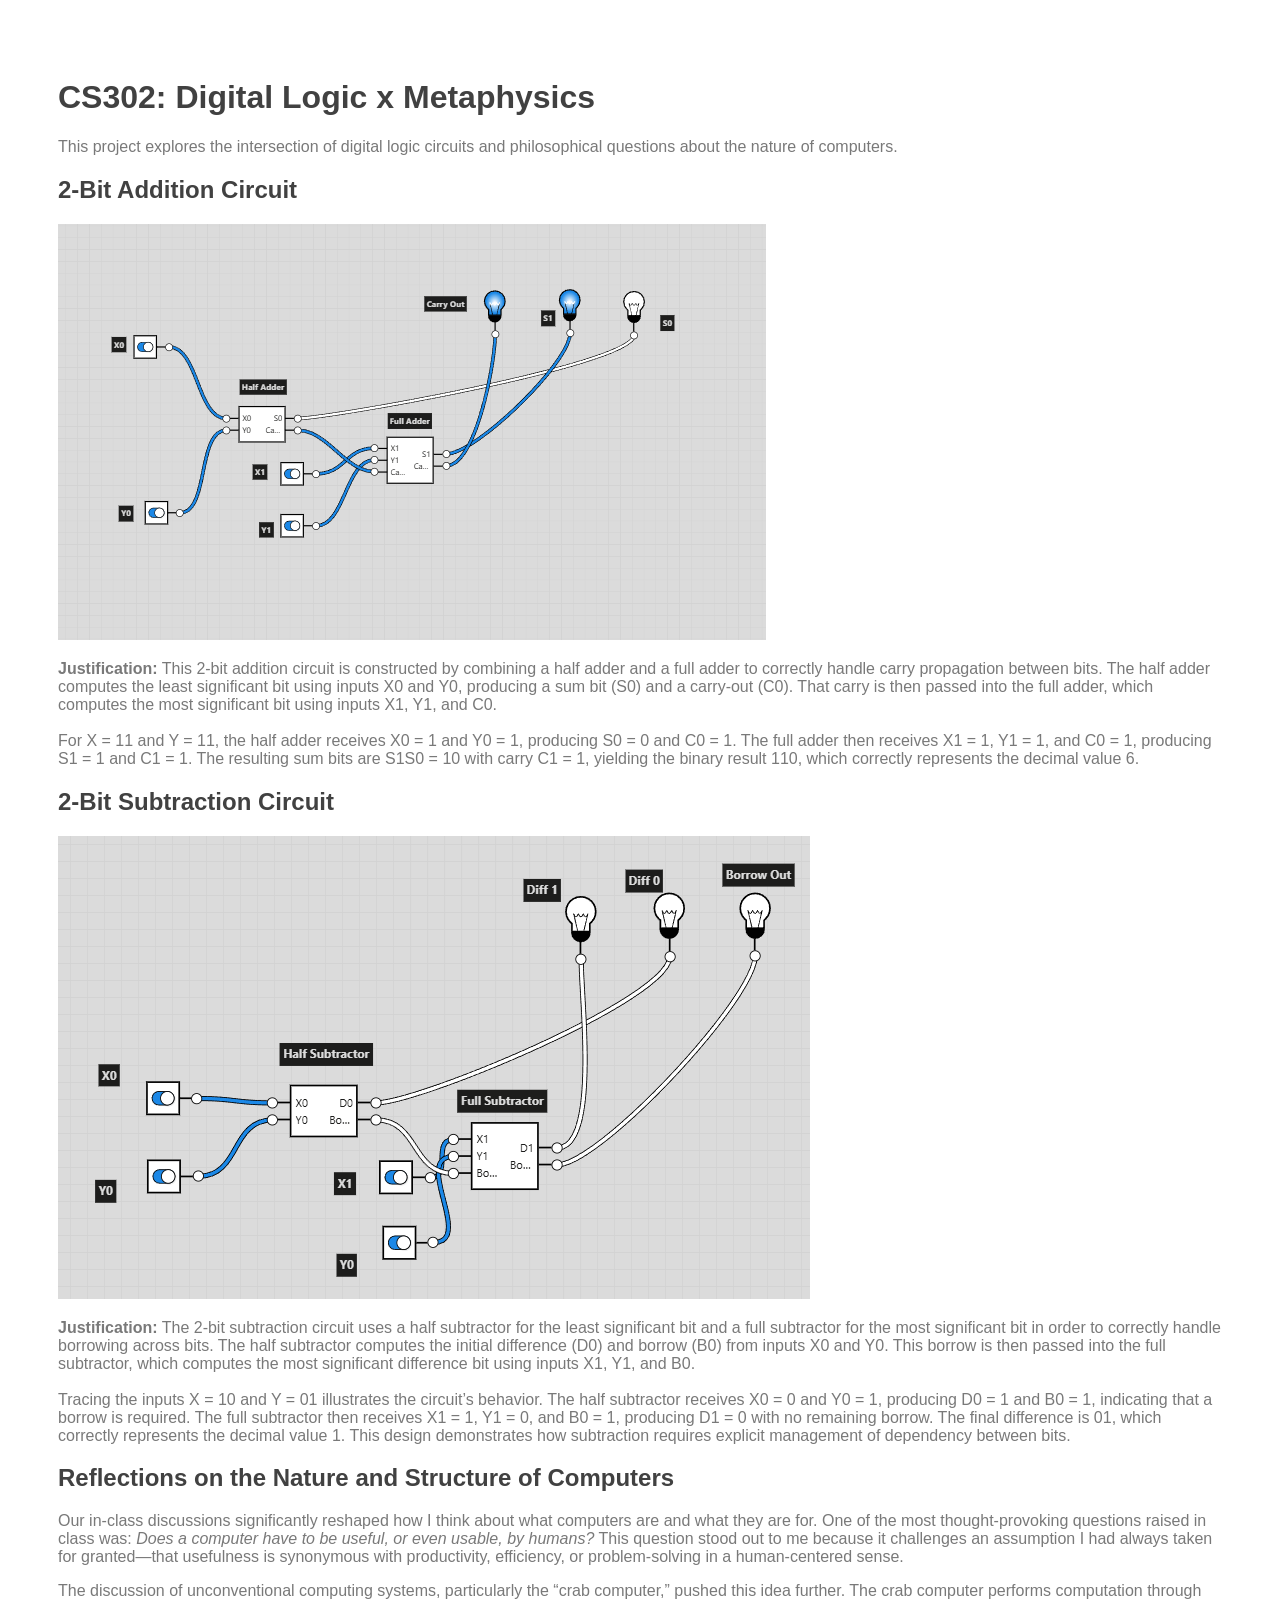
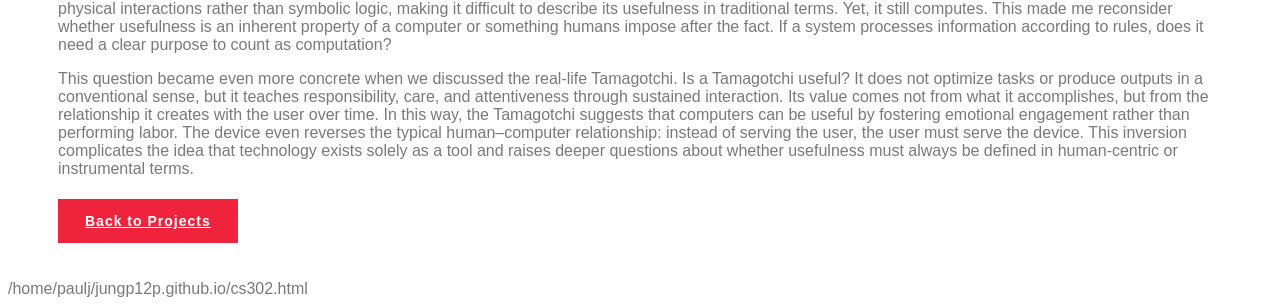
==== cs302.html @ 6cc3accb "projects page nav bar" ====
<!DOCTYPE html>
<html lang="en">
<head>
    <meta charset="UTF-8">
    <title>CS302: Digital Logic x Metaphysics | Paul Jung</title>
    <link rel="stylesheet" href="css/style.css">
</head>
<body>

    <div class="container" style="padding: 50px;">
        <h1>CS302: Digital Logic x Metaphysics</h1>
        <p>This project explores the intersection of digital logic circuits and philosophical questions about the nature of computers.</p>

        <h2>2-Bit Addition Circuit</h2>

        <img src="img/digilogic/2bit-calc.png"
            alt="Block diagram of a 2-bit binary addition circuit composed of a half adder for the least significant bit and a full adder for the most significant bit, illustrating carry propagation."
            style="max-width: 100%; height: auto;">

        <p><strong>Justification:</strong>
            This 2-bit addition circuit is constructed by combining a half adder and a full adder to correctly handle carry propagation 
            between bits. The half adder computes the least significant bit using inputs X0 and Y0, producing a sum bit (S0) and a 
            carry-out (C0). That carry is then passed into the full adder, which computes the most significant bit using inputs X1, Y1, 
            and C0.
            <br><br>
            For X = 11 and Y = 11, the half adder receives X0 = 1 and Y0 = 1, producing S0 = 0 and C0 = 1. The full adder then receives 
            X1 = 1, Y1 = 1, and C0 = 1, producing S1 = 1 and C1 = 1. The resulting sum bits are S1S0 = 10 with carry C1 = 1, yielding 
            the binary result 110, which correctly represents the decimal value 6.
        </p>



        <h2>2-Bit Subtraction Circuit</h2>

        <img src="img/digilogic/2bit-sub.png" alt="Block diagram of a 2-bit subtraction circuit utilizing half subtractor 
        and full subtractor components connected to perform binary subtraction of two 2-bit numbers" style="max-width: 100%; height: auto;">
       <p><strong>Justification:</strong>
            The 2-bit subtraction circuit uses a half subtractor for the least significant bit and a full subtractor for the most 
            significant bit in order to correctly handle borrowing across bits. The half subtractor computes the initial difference (D0) 
            and borrow (B0) from inputs X0 and Y0. This borrow is then passed into the full subtractor, 
            which computes the most significant difference bit using inputs X1, Y1, and B0.
            <br><br>
            Tracing the inputs X = 10 and Y = 01 illustrates the circuit’s behavior. The half subtractor receives X0 = 0 and Y0 = 1, 
            producing D0 = 1 and B0 = 1, indicating that a borrow is required. The full subtractor then receives 
            X1 = 1, Y1 = 0, and B0 = 1, producing D1 = 0 with no remaining borrow. The final difference is 01, 
            which correctly represents the decimal value 1. This design demonstrates how subtraction requires explicit 
            management of dependency between bits.
        </p>



        <h2>Reflections on the Nature and Structure of Computers</h2>

        <p>
            Our in-class discussions significantly reshaped how I think about what computers are and what they are for. 
            One of the most thought-provoking questions raised in class was: <em>Does a computer have to be useful, or even usable, 
                by humans?</em> This question stood out to me because it challenges an assumption I had always taken for granted—that 
                usefulness is synonymous with productivity, efficiency, or problem-solving in a human-centered sense.
        </p>

        <p>
            The discussion of unconventional computing systems, particularly the “crab computer,” pushed this idea further. 
            The crab computer performs computation through physical interactions rather than symbolic logic, 
            making it difficult to describe its usefulness in traditional terms. Yet, it still computes. 
            This made me reconsider whether usefulness is an inherent property of a computer or something humans impose after the fact. 
            If a system processes information according to rules, does it need a clear purpose to count as computation?
        </p>

        <p>
            This question became even more concrete when we discussed the real-life Tamagotchi. 
            Is a Tamagotchi useful? It does not optimize tasks or produce outputs in a conventional sense, 
            but it teaches responsibility, care, and attentiveness through sustained interaction. 
            Its value comes not from what it accomplishes, but from the relationship it creates with the user over time. 
            In this way, the Tamagotchi suggests that computers can be useful by fostering emotional engagement rather than 
            performing labor. The device even reverses the typical human–computer relationship: instead of serving the user, 
            the user must serve the device. This inversion complicates the idea that technology exists solely as a tool and 
            raises deeper questions about whether usefulness must always be defined in human-centric or instrumental terms.
        </p>


        <br>
        <a href="projects.html" class="btn">Back to Projects</a>
    </div>

</body>
</html></content>
<parameter name="filePath">/home/paulj/jungp12p.github.io/cs302.html
---- css/style.css ----
/*******************************/
/********* General CSS *********/
/*******************************/
body {
    color: #797979;
    background: #ffffff;
    font-family: 'Montserrat', sans-serif;
}

h1,
h2, 
h3, 
h4,
h5, 
h6 {
    color: #414141;
}

a {
    color: #313131;
    transition: .3s;
}

a:hover,
a:active,
a:focus {
    color: #EF233C;
    outline: none;
    text-decoration: none;
}

.btn:focus,
.form-control:focus {
    box-shadow: none;
}

.container-fluid {
    max-width: 1366px;
}

.btn {
    padding: 12px 25px;
    font-size: 14px;
    font-weight: 600;
    letter-spacing: 1px;
    color: #ffffff;
    background: #EF233C;
    border: 2px solid transparent;
    border-radius: 0;
    box-shadow: inset 0 0 0 50px #EF233C;
    transition: ease-out 0.3s;
    -webkit-transition: ease-out 0.3s;
    -moz-transition: ease-out 0.3s;
}

.btn:hover {
    color: #EF233C;
    background: transparent;
    box-shadow: inset 0 0 0 0 #EF233C;
    border-color: #EF233C;
}

#loader {
    position: fixed;
    top: 0;
    right: 0;
    bottom: 0;
    left: 0;
    display: flex;
    align-items: center;
    justify-content: center;
    background: #ffffff;
    opacity: 0;
    visibility: hidden;
    -webkit-transition: opacity .3s ease-out, visibility 0s linear .3s;
    -o-transition: opacity .3s ease-out, visibility 0s linear .3s;
    transition: opacity .3s ease-out, visibility 0s linear .3s;
    z-index: 999;
}

#loader.show {
    -webkit-transition: opacity .6s ease-out, visibility 0s linear 0s;
    -o-transition: opacity .6s ease-out, visibility 0s linear 0s;
    transition: opacity .6s ease-out, visibility 0s linear 0s;
    visibility: visible;
    opacity: 1;
}

#loader .loader {
    position: relative;
    width: 45px;
    height: 45px;
    border: 5px solid #dddddd;
    border-top: 5px solid #EF233C;
    border-radius: 50%;
    -webkit-animation: spin 2s linear infinite;
    animation: spin 2s linear infinite;
}

@-webkit-keyframes spin {
    0% { -webkit-transform: rotate(0deg); }
    100% { -webkit-transform: rotate(360deg); }
}

@keyframes spin {
    0% { transform: rotate(0deg); }
    100% { transform: rotate(360deg); }
}

.back-to-top {
    position: fixed;
    display: none;
    width: 44px;
    height: 44px;
    padding: 8px 0;
    text-align: center;
    line-height: 1;
    font-size: 22px;
    right: 15px;
    bottom: 15px;
    z-index: 9;
}

.back-to-top i {
    color: #ffffff;
}

.back-to-top:hover i {
    color: #414141;
}


/**********************************/
/*********** Nav Bar CSS **********/
/**********************************/
.navbar {
    position: relative;
    transition: .5s;
    z-index: 999;
}

.navbar.nav-sticky {
    position: fixed;
    top: 0;
    width: 100%;
    box-shadow: 0 2px 5px rgba(0, 0, 0, .3);
}

.navbar .navbar-brand {
    margin: 0;
    font-size: 45px;
    line-height: 0px;
    font-weight: 700;
    letter-spacing: 2px;
    transition: .5s;
    
}

.navbar .navbar-brand img {
    max-width: 100%;
    max-height: 40px;
}

.navbar .dropdown-menu {
    margin-top: 0;
    border: 0;
    border-radius: 0;
    background: #f8f9fa;
}

@media (min-width: 992px) {
    .navbar {
        position: absolute;
        width: 100%;
        padding: 30px 60px;
        background: transparent !important;
        border-bottom: 1px dashed rgba(256, 256, 256, .2);
        z-index: 9;
    }
    
    .navbar.nav-sticky {
        padding: 10px 60px;
        background: #ffffff !important;
    }
    
    .navbar .navbar-brand {
        color: #ffffff;
    }
    
    .navbar.nav-sticky .navbar-brand {
        color: #EF233C;
    }

    .navbar-light .navbar-nav .nav-link,
    .navbar-light .navbar-nav .nav-link:focus {
        padding: 10px 10px 8px 10px;
        color: #ffffff;
        font-size: 15px;
        font-weight: 500;
    }
    
    .navbar-light.nav-sticky .navbar-nav .nav-link,
    .navbar-light.nav-sticky .navbar-nav .nav-link:focus {
        color: #414141;
    }

    .navbar-light .navbar-nav .nav-link:hover,
    .navbar-light .navbar-nav .nav-link.active {
        color: #111111;
    }
    
    .navbar-light.nav-sticky .navbar-nav .nav-link:hover,
    .navbar-light.nav-sticky .navbar-nav .nav-link.active {
        color: #EF233C;
    }
}

@media (max-width: 991.98px) {   
    .navbar {
        padding: 15px;
        background: #ffffff !important;
    }
    
    .navbar .navbar-brand {
        color: #EF233C;
    }
    
    .navbar .navbar-nav {
        margin-top: 15px;
    }
    
    .navbar a.nav-link {
        padding: 5px;
    }
    
    .navbar .dropdown-menu {
        box-shadow: none;
    }
}


/*******************************/
/********** Hero CSS ***********/
/*******************************/
.hero {
    position: relative;
    width: 100%;
    margin-bottom: 45px;
    padding: 120px 0 0 0;
    overflow: hidden;
    background: linear-gradient(rgba(239, 35, 60, .95), rgba(239, 35, 60, .95)), url(../img/hero-bg.jpg);
    background-position: center;
    background-repeat: no-repeat;
    background-size: cover;
}

.hero .container-fluid {
    padding: 0;
}

.hero .hero-image {
    position: relative;
    text-align: right;
    padding-right: 75px;
}

.hero .hero-image img {
    max-width: 80%;
    max-height: 80%;
}

.hero .hero-content {
    position: relative;
    padding-left: 75px;
    display: flex;
    align-items: flex-start;
    justify-content: center;
    flex-direction: column;
}

.hero .hero-text p {
    color: #ffffff;
    font-size: 25px;
    font-weight: 600;
    margin-bottom: 15px;
}

.hero .hero-text h1 {
    color: #ffffff;
    font-size: 60px;
    font-weight: 700;
    letter-spacing: 3px;
    margin-bottom: 15px;
}

.hero .hero-text h2 {
    display: inline-block;
    margin: 0;
    height: 35px;
    color: #ffffff;
    font-size: 35px;
    font-weight: 600;
}

.hero .hero-text .typed-text {
    display: none;
}

.hero .hero-text .typed-cursor {
    font-size: 35px;
    font-weight: 300;
    color: #ffffff;
}

.hero .hero-btn .btn {
    margin-top: 35px;
    color: #EF233C;
    background: #ffffff;
    box-shadow: inset 0 0 0 50px #ffffff;
}

.hero .hero-btn .btn:hover {
    color: #ffffff;
    background: transparent;
    box-shadow: inset 0 0 0 0 #ffffff;
    border-color: #ffffff;
}

.hero .hero-btn .btn:first-child {
    margin-right: 10px;
}

@media (max-width: 991.98px) {
    .hero {
        padding-top: 60px;
    }
    
    .hero .hero-content {
        padding: 0 15px;
    }
    
    .hero .hero-text p {
        font-size: 20px;
    }
    
    .hero .hero-text h1 {
        font-size: 45px;
    }
    
    .hero .hero-text h2 {
        font-size: 25px;
        height: 25px;
    }
    
    .hero .hero-btn .btn {
        padding: 12px 30px;
        letter-spacing: 1px;
    }
}

@media (max-width: 767.98px) {
    .hero {
        padding-top: 60px;
        padding-bottom: 60px;
    }
    
    .hero,
    .hero .hero-text,
    .hero .hero-btn {
        width: 100%;
        text-align: center;
    }
    
    .hero .hero-text p {
        font-size: 18px;
    }
    
    .hero .hero-text h1 {
        font-size: 35px;
    }
    
    .hero .hero-text h2 {
        font-size: 22px;
        height: 22px;
    }
    
    .hero .hero-btn .btn {
        padding: 10px 15px;
        letter-spacing: 1px;
    }
}

@media (max-width: 575.98px) {
    .hero .hero-text p {
        font-size: 16px;
    }
    
    .hero .hero-text h1 {
        font-size: 30px;
    }
    
    .hero .hero-text h2 {
        font-size: 18px;
        height: 18px;
    }
    
    .hero .hero-btn .btn {
        padding: 8px 10px;
        letter-spacing: 0;
    }
}


/*******************************/
/******* Section Header ********/
/*******************************/
.section-header {
    position: relative;
    margin-bottom: 45px;
}

.section-header p {
    display: inline-block;
    margin: 0 30px;
    margin-bottom: 10px;
    padding-left: 15px;
    position: relative;
    font-size: 16px;
    font-weight: 600;
    letter-spacing: 1px;
    text-transform: uppercase;
    background: #ffffff;
}

.section-header p::before {
    position: absolute;
    content: "";
    height: 3px;
    top: 11px;
    right: 0;
    left: -30px;
    background: #EF233C;
    z-index: -1;
}

.section-header p::after {
    position: absolute;
    content: "";
    width: 3px;
    height: 3px;
    top: 11px;
    left: 3px;
    background: #EF233C;
    z-index: 1;
}

.section-header h2 {
    margin: 0;
    position: relative;
    font-size: 45px;
    font-weight: 700;
}

@media (max-width: 767.98px) {
    .section-header h2 {
        font-size: 30px;
    }
}


/*******************************/
/********** About CSS **********/
/*******************************/
.about {
    position: relative;
    width: 100%;
    margin: -45px 0 45px 0;
}

.about .col-lg-6 {
    padding: 0;
}

.about .section-header {
    margin-bottom: 30px;
}

.about .about-img {
    position: relative;
    height: 100%;
}

.about .about-img img {
    position: relative;
    width: 100%;
    height: 100%;
    object-fit: cover;
}

.about .about-content {
    padding: 0 60px;
}

.about .about-text p {
    font-size: 16px;
}

.about .skills {
    margin-bottom: 30px;
}

.about .skill-name {
    margin-top: 15px;
}

.about .skill-name p {
    display: inline-block;
    margin-bottom: 5px;
    font-size: 16px;
    font-weight: 400;
}

.about .skill-name p:last-child {
    float: right;
}

.about .progress {
    height: 10px;
    border-radius: 10px;
    background: #dddddd;
}

.about .progress .progress-bar {
    width: 0px;
    background: #EF233C;
    border-radius: 10px;
    transition: 2s;
}

.about .about-text a.btn {
    margin-top: 15px;
}

@media (max-width: 991.98px) {
    .about .about-content {
        padding: 45px 15px 0 15px;
    }
}


/*******************************/
/******* Experience CSS ********/
/*******************************/
.experience {
    position: relative;
    padding: 45px 0 15px 0;
}

.experience .timeline {
    position: relative;
    width: 100%;
}

.experience .timeline::after {
    content: '';
    position: absolute;
    width: 2px;
    background: #EF233C;
    top: 0;
    bottom: 0;
    left: 50%;
    margin-left: -1px;
}

.experience .timeline .timeline-item {
    position: relative;
    background: inherit;
    width: 50%;
    margin-bottom: 30px;
}

.experience .timeline .timeline-item.left {
    left: 0;
    padding-right: 30px;
}

.experience .timeline .timeline-item.right {
    left: 50%;
    padding-left: 30px;
}

.experience .timeline .timeline-item::after {
    content: '';
    position: absolute;
    width: 16px;
    height: 16px;
    top: 48px;
    right: -8px;
    background: #ffffff;
    border: 2px solid #EF233C;
    border-radius: 16px;
    z-index: 1;
}

.experience .timeline .timeline-item.right::after {
    left: -8px;
}

.experience .timeline .timeline-item::before {
  content: '';
  position: absolute;
  width: 0;
  height: 0;
  top: 46px;
  right: 11px;
  z-index: 1;
  border: 10px solid;
  border-color: transparent transparent transparent #dddddd;
}

.experience .timeline .timeline-item.right::before {
  left: 11px;
  border-color: transparent #dddddd transparent transparent;
}

.experience .timeline .timeline-date {
    position: absolute;
    width: 100%;
    top: 44px;
    font-size: 16px;
    font-weight: 600;
    color: #EF233C;
    text-transform: uppercase;
    letter-spacing: 1px;
    z-index: 1;
}

.experience .timeline .timeline-item.left .timeline-date {
    text-align: left;
    left: calc(100% + 55px);
}

.experience .timeline .timeline-item.right .timeline-date {
    text-align: right;
    right: calc(100% + 55px);
}

.experience .timeline .timeline-text {
    padding: 30px;
    background: #ffffff;
    position: relative;
    border-right: 5px solid #dddddd;
    box-shadow: 0 0 60px rgba(0, 0, 0, .08);
}

.experience .timeline .timeline-item.right .timeline-text {
    border-right: none;
    border-left: 5px solid #dddddd;
}

.experience .timeline .timeline-text h2 {
    margin: 0 0 5px 0;
    font-size: 22px;
    font-weight: 600;
}

.experience .timeline .timeline-text h4 {
    margin: 0 0 10px 0;
    font-size: 16px;
    font-style: italic;
    font-weight: 400;
}

.experience .timeline .timeline-text p {
    margin: 0;
    font-size: 16px;
}

@media (max-width: 767.98px) {
    .experience .timeline::after {
        left: 8px;
    }

    .experience .timeline .timeline-item {
        width: 100%;
        padding-left: 38px;
    }
    
    .experience .timeline .timeline-item.left {
        padding-right: 0;
    }
    
    .experience .timeline .timeline-item.right {
        left: 0%;
        padding-left: 38px;
    }

    .experience .timeline .timeline-item.left::after, 
    .experience .timeline .timeline-item.right::after {
        left: 0;
    }
    
    .experience .timeline .timeline-item.left::before,
    .experience .timeline .timeline-item.right::before {
        left: 18px;
        border-color: transparent #dddddd transparent transparent;
    }
    
    .experience .timeline .timeline-item.left .timeline-date,
    .experience .timeline .timeline-item.right .timeline-date {
        position: relative;
        top: 0;
        right: auto;
        left: 0;
        text-align: left;
        margin-bottom: 10px;
    }
    
    .experience .timeline .timeline-item.left .timeline-text,
    .experience .timeline .timeline-item.right .timeline-text {
        border-right: none;
        border-left: 5px solid #dddddd;
    }
}


/*******************************/
/********* Service CSS *********/
/*******************************/
.service {
    position: relative;
    width: 100%;
    padding: 45px 0 15px 0;
}

.service .service-item {
    position: relative;
    margin-bottom: 30px;
    display: flex;
    align-items: center;
    box-shadow: inset 0 0 0 0 transparent;
    transition: ease-out 0.5s;
}

.service .service-item:hover {
    box-shadow: inset 800px 0 0 0 #EF233C;
}

.service .service-icon {
    position: relative;
    width: 150px;
    min-height: 150px;
    display: flex;
    align-items: center;
    justify-content: center;
    border: 1px solid #EF233C;
    background: #ffffff;
}

.service .service-icon i {
    position: relative;
    font-size: 60px;
    color: #EF233C;
    transition: .3s;
}

.service .service-item:hover i {
    font-size: 75px;
}

.service .service-text {
    position: relative;
    width: calc(100% - 120px);
    padding: 0 30px;
}

.service .service-text h3 {
    margin-bottom: 10px;
    font-size: 20px;
    font-weight: 600;
    transition: 1s;
}

.service .service-text p {
    margin: 0;
    font-size: 16px;
    transition: 1s;
}

.service .service-item:hover .service-text h3,
.service .service-item:hover .service-text p {
    color: #ffffff;
}

@media (max-width: 575.98px) {
    .service .service-text h3 {
        font-size: 16px;
        margin-bottom: 5px;
    }
    
    .service .service-text p {
        font-size: 14px;
    }
}


/*******************************/
/******** Portfolio CSS ********/
/*******************************/
.portfolio {
    position: relative;
    padding: 45px 0 15px 0;
}

.portfolio #portfolio-filter {
    padding: 0;
    margin: -15px 0 25px 0;
    list-style: none;
    font-size: 0;
    text-align: center;
}

.portfolio #portfolio-filter li {
    cursor: pointer;
    display: inline-block;
    margin: 5px;
    padding: 6px 12px;
    font-size: 14px;
    font-weight: 600;
    color: #ffffff;
    background: #EF233C;
    border: 2px solid transparent;
    border-radius: 0;
    box-shadow: inset 0 0 0 50px #EF233C;
    transition: ease-out 0.3s;
    -webkit-transition: ease-out 0.3s;
    -moz-transition: ease-out 0.3s;
}

.portfolio #portfolio-filter li:hover,
.portfolio #portfolio-filter li.filter-active {
    color: #EF233C;
    background: transparent;
    box-shadow: inset 0 0 0 0 #EF233C;
    border-color: #EF233C;
}

.portfolio .portfolio-item {
    position: relative;
}

.portfolio .portfolio-wrap {
    position: relative;
    width: 100%;
}

.portfolio .portfolio-img {
    position: relative;
    overflow: hidden;
}

.portfolio .portfolio-img img {
    position: relative;
    width: 100%; 
    height: 100%; 
    object-fit: cover;
    transform: scale(1.1);
    transition: .5s;
}

.portfolio .portfolio-item:hover img {
    margin-left: 15px;
}

.portfolio .portfolio-text {
    position: relative;
    height: 60px;
    width: calc(100% - 30px);
    margin: -30px 15px 30px 15px;
    display: flex;
    align-items: center;
    background: #ffffff;
    box-shadow: 0 0 15px rgba(0, 0, 0, .12);
}

.portfolio .portfolio-text h3 {
    width: calc(100% - 70px);
    font-size: 18px;
    font-weight: 600;
    margin: 0 0 0 15px;
    white-space: nowrap;
    overflow: hidden;
}

.portfolio .portfolio-text a.btn {
    width: 50px;
    height: 50px;
    padding: 0 0 2px 1px;
    display: flex;
    align-items: center;
    justify-content: center;
    font-size: 45px;
    font-weight: 100;
}

.portfolio .portfolio-item:hover a.btn {
    color: #EF233C;
    background: transparent;
    box-shadow: inset 0 0 0 0 #EF233C;
    border-color: #EF233C;
}

/*******************************/
/********* Contact CSS *********/
/*******************************/
.contact {
    position: relative;
    width: 100%;
    margin: 45px 0;
    background: #EF233C;
}

.contact .container-fluid {
    background: url(../img/contact.jpg) left center no-repeat;
    background-size: contain;
}

.contact .contact-form {
    position: relative;
    padding: 90px 0 90px 45px;
    background: #EF233C;
}

.contact .contact-form input {
    color: #ffffff;
    padding: 15px 0;
    background: none;
    border-radius: 0;
    border: none;
    border-bottom: 1px solid rgba(256, 256, 256, .5);
}

.contact .contact-form textarea {
    color: #ffffff;
    height: 90px;
    padding: 15px 0;
    background: none;
    border-radius: 0;
    border: none;
    border-bottom: 1px solid rgba(256, 256, 256, .5);
}

.contact .contact-form .form-control::placeholder {
    color: #ffffff;
    opacity: 1;
}

.contact .contact-form .form-control:-ms-input-placeholder,
.contact .contact-form .form-control::-ms-input-placeholder {
    color: #ffffff;
}

.contact .contact-form .btn {
    margin-top: 35px;
    color: #EF233C;
    background: #ffffff;
    box-shadow: inset 0 0 0 50px #ffffff;
}

.contact .contact-form .btn:hover {
    color: #ffffff;
    background: transparent;
    box-shadow: inset 0 0 0 0 #ffffff;
    border-color: #ffffff;
}

.contact .help-block ul {
    margin: 0;
    padding: 0;
    list-style-type: none;
    font-size: 14px;
    font-style: italic;
    color: #ffffff;
}

@media (max-width: 767.98px) {
    .contact .container-fluid {
        background: none;
    }
    
    .contact .contact-form {
        padding: 90px 0;
    }
}

/*******************************/
/********* Footer CSS **********/
/*******************************/
.footer {
    position: relative;
    margin-top: 45px;
    background: #EF233C;
}

.footer .container-fluid {
    padding: 60px 0 0 0;
}

.footer .footer-info {
    position: relative;
    width: 100%;
    text-align: center;
}

.footer .footer-info h2 {
    margin-bottom: 20px;
    font-size: 30px;
    font-weight: 700;
    color: #ffffff;
}

.footer .footer-info h3 {
    margin-bottom: 25px;
    font-size: 22px;
    font-weight: 600;
    color: #ffffff;
}

.footer .footer-menu {
    width: 100%;
    display: flex;
    justify-content: center;
}

.footer .footer-menu p {
    color: #ffffff;
    font-size: 22px;
    font-weight: 600;
    line-height: 20px;
    padding: 0 15px;
    border-right: 1px solid #ffffff;
}

.footer .footer-menu p:last-child {
    border: none;
}

.footer .footer-social {
    position: relative;
    margin-top: 15px;
}

.footer .footer-social a {
    display: inline-block;
}

.footer .footer-social a i {
    margin-right: 15px;
    font-size: 20px;
    color: #ffffff;
    transition: .3s;
}

.footer .footer-social a:last-child i {
    margin: 0;
}

.footer .footer-social a:hover i {
    color: #414141;
}

.footer .copyright {
    position: relative;
    text-align: center;
    margin-top: 30px;
    padding-top: 25px;
    padding-bottom: 25px;
}

.footer .copyright::before {
    position: absolute;
    content: "";
    width: 50%;
    height: 1px;
    top: 0;
    left: 25%;
    background: rgba(256, 256, 256, .2);
}

.footer .copyright p {
    margin: 0;
    color: #ffffff;
}

.footer .copyright .col-md-6:last-child p {
    text-align: right;
}

.footer .copyright p a {
    color: #ffffff;
    font-weight: 600;
}

.footer .copyright p a:hover {
    color: #414141;
}

@media (max-width: 575.98px) {
    .footer .footer-info h2 {
        margin-bottom: 20px;
        font-size: 20px;
        font-weight: 600;
    }

    .footer .footer-info h3 {
        margin-bottom: 20px;
        font-size: 16px;
    }

    .footer .footer-menu p {
        font-size: 16px;
        line-height: 16px;
        padding: 0 5px;
    }
}

.project-card {
    display: flex;
    gap: 40px;
    align-items: center;
    max-width: 900px;
    margin: 0 auto;
    padding: 30px;
    border-radius: 12px;
    background-color: #f9f9f9;
    box-shadow: 0 8px 20px rgba(0, 0, 0, 0.08);
    flex-wrap: wrap;
}

.project-image {
    width: 300px;
    max-width: 100%;
    border-radius: 10px;
}

.project-content {
    flex: 1;
}

.project-content h2 {
    margin-top: 0;
}

.project-content p {
    line-height: 1.6;
}
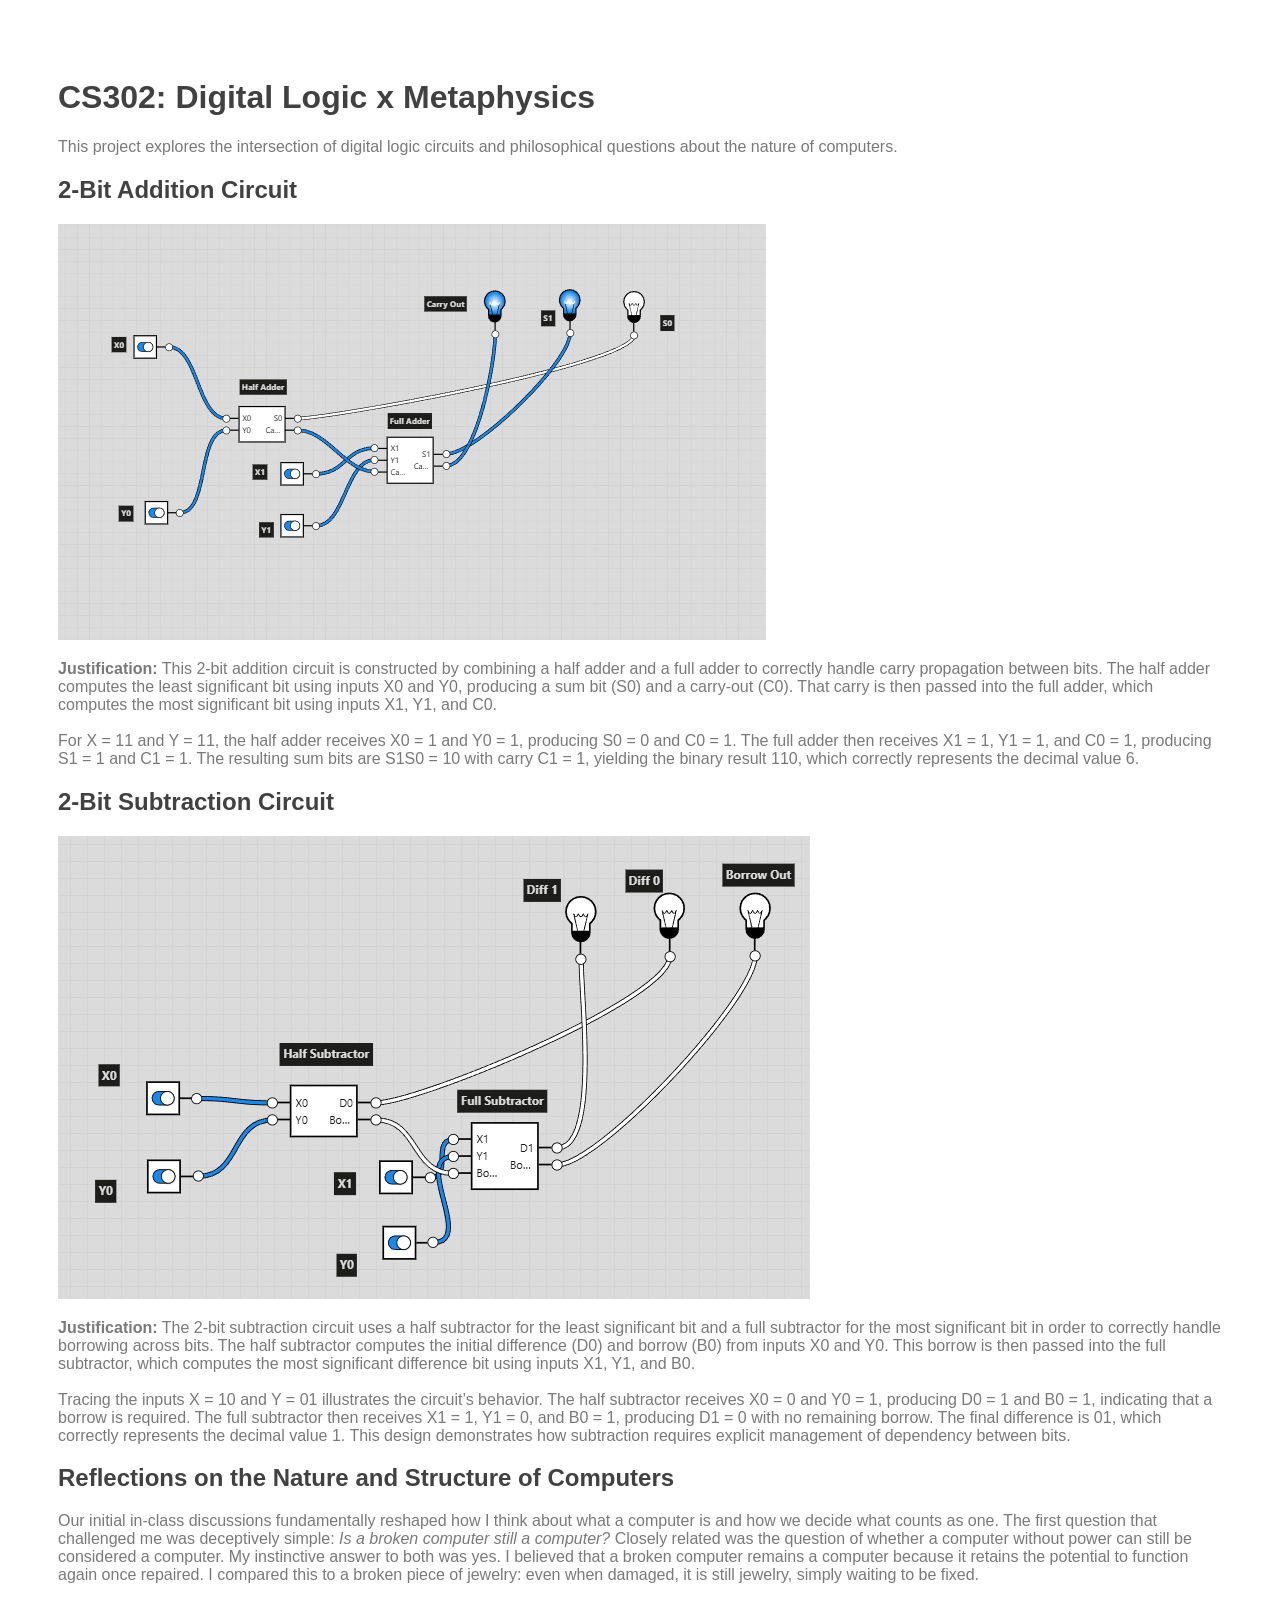
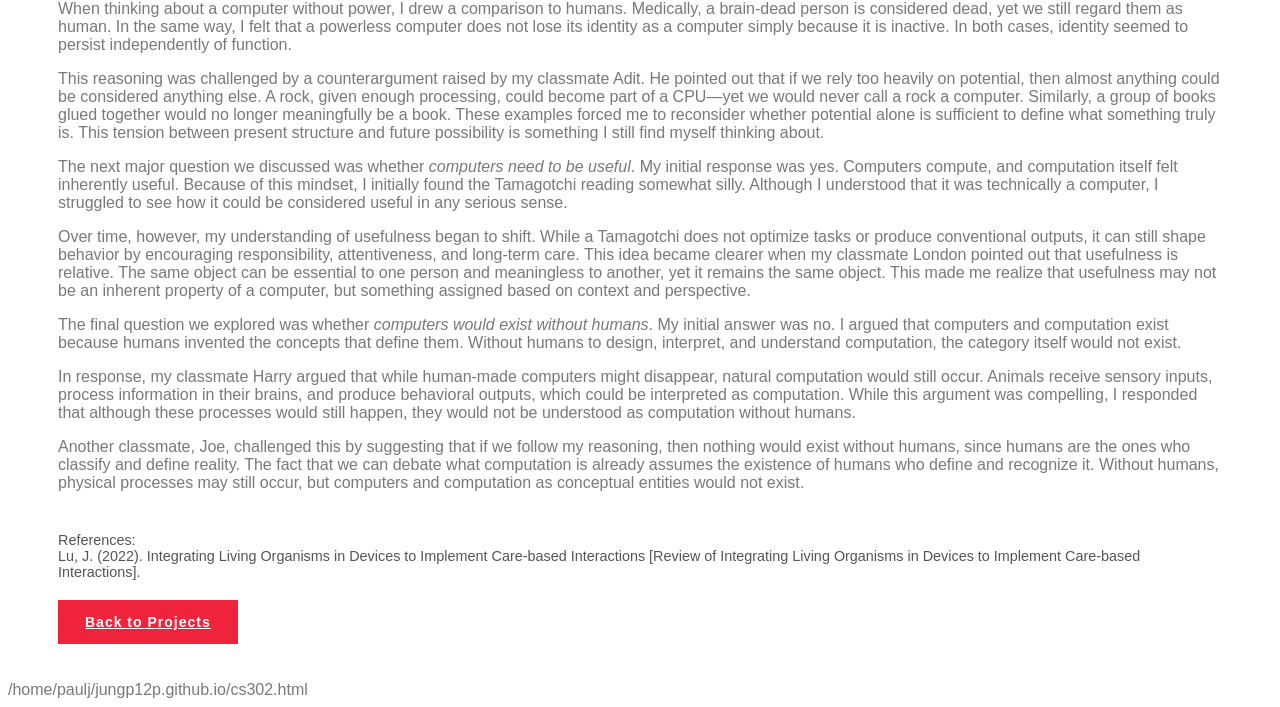
==== commit 79af95a1: "response for digital logic page" ====
--- a/cs302.html
+++ b/cs302.html
@@ -52,29 +52,60 @@
         <h2>Reflections on the Nature and Structure of Computers</h2>
 
         <p>
-            Our in-class discussions significantly reshaped how I think about what computers are and what they are for. 
-            One of the most thought-provoking questions raised in class was: <em>Does a computer have to be useful, or even usable, 
-                by humans?</em> This question stood out to me because it challenges an assumption I had always taken for granted—that 
-                usefulness is synonymous with productivity, efficiency, or problem-solving in a human-centered sense.
+            Our initial in-class discussions fundamentally reshaped how I think about what a computer is and how we decide what counts as one. 
+            The first question that challenged me was deceptively simple: <em>Is a broken computer still a computer?</em> Closely related was the question 
+            of whether a computer without power can still be considered a computer. My instinctive answer to both was yes. I believed that a broken computer 
+            remains a computer because it retains the potential to function again once repaired. I compared this to a broken piece of jewelry: even when damaged, 
+            it is still jewelry, simply waiting to be fixed.
         </p>
 
         <p>
-            The discussion of unconventional computing systems, particularly the “crab computer,” pushed this idea further. 
-            The crab computer performs computation through physical interactions rather than symbolic logic, 
-            making it difficult to describe its usefulness in traditional terms. Yet, it still computes. 
-            This made me reconsider whether usefulness is an inherent property of a computer or something humans impose after the fact. 
-            If a system processes information according to rules, does it need a clear purpose to count as computation?
+            When thinking about a computer without power, I drew a comparison to humans. Medically, a brain-dead person is considered dead, yet we still regard 
+            them as human. In the same way, I felt that a powerless computer does not lose its identity as a computer simply because it is inactive. In both cases, 
+            identity seemed to persist independently of function.
         </p>
 
         <p>
-            This question became even more concrete when we discussed the real-life Tamagotchi. 
-            Is a Tamagotchi useful? It does not optimize tasks or produce outputs in a conventional sense, 
-            but it teaches responsibility, care, and attentiveness through sustained interaction. 
-            Its value comes not from what it accomplishes, but from the relationship it creates with the user over time. 
-            In this way, the Tamagotchi suggests that computers can be useful by fostering emotional engagement rather than 
-            performing labor. The device even reverses the typical human–computer relationship: instead of serving the user, 
-            the user must serve the device. This inversion complicates the idea that technology exists solely as a tool and 
-            raises deeper questions about whether usefulness must always be defined in human-centric or instrumental terms.
+            This reasoning was challenged by a counterargument raised by my classmate Adit. He pointed out that if we rely too heavily on potential, then almost 
+            anything could be considered anything else. A rock, given enough processing, could become part of a CPU—yet we would never call a rock a computer. 
+            Similarly, a group of books glued together would no longer meaningfully be a book. These examples forced me to reconsider whether potential alone is 
+            sufficient to define what something truly is. This tension between present structure and future possibility is something I still find myself thinking about.
+        </p>
+
+        <p>
+            The next major question we discussed was whether <em>computers need to be useful</em>. My initial response was yes. Computers compute, 
+            and computation itself felt inherently useful. Because of this mindset, I initially found the Tamagotchi reading somewhat silly. Although I understood 
+            that it was technically a computer, I struggled to see how it could be considered useful in any serious sense.
+        </p>
+
+        <p>
+            Over time, however, my understanding of usefulness began to shift. While a Tamagotchi does not optimize tasks or produce conventional outputs, it can 
+            still shape behavior by encouraging responsibility, attentiveness, and long-term care. This idea became clearer when my classmate London pointed out 
+            that usefulness is relative. The same object can be essential to one person and meaningless to another, yet it remains the same object. This made me 
+            realize that usefulness may not be an inherent property of a computer, but something assigned based on context and perspective.
+        </p>
+
+        <p>
+            The final question we explored was whether <em>computers would exist without humans</em>. My initial answer was no. I argued that computers and 
+            computation exist because humans invented the concepts that define them. Without humans to design, interpret, and understand computation, the category 
+            itself would not exist.
+        </p>
+
+        <p>
+            In response, my classmate Harry argued that while human-made computers might disappear, natural computation would still occur. Animals receive sensory 
+            inputs, process information in their brains, and produce behavioral outputs, which could be interpreted as computation. While this argument was 
+            compelling, I responded that although these processes would still happen, they would not be understood as computation without humans.
+        </p>
+
+        <p>
+            Another classmate, Joe, challenged this by suggesting that if we follow my reasoning, then nothing would exist without humans, since humans are the 
+            ones who classify and define reality. The fact that we can debate what computation is already assumes the existence of humans who define and recognize it.
+            Without humans, physical processes may still occur, but computers and computation as conceptual entities would not exist.
+        </p>
+
+        <p style="font-size: 0.9em; color: #555; margin-top: 40px;">
+            References:<br>
+            Lu, J. (2022). Integrating Living Organisms in Devices to Implement Care-based Interactions [Review of Integrating Living Organisms in Devices to Implement Care-based Interactions].
         </p>
 
 
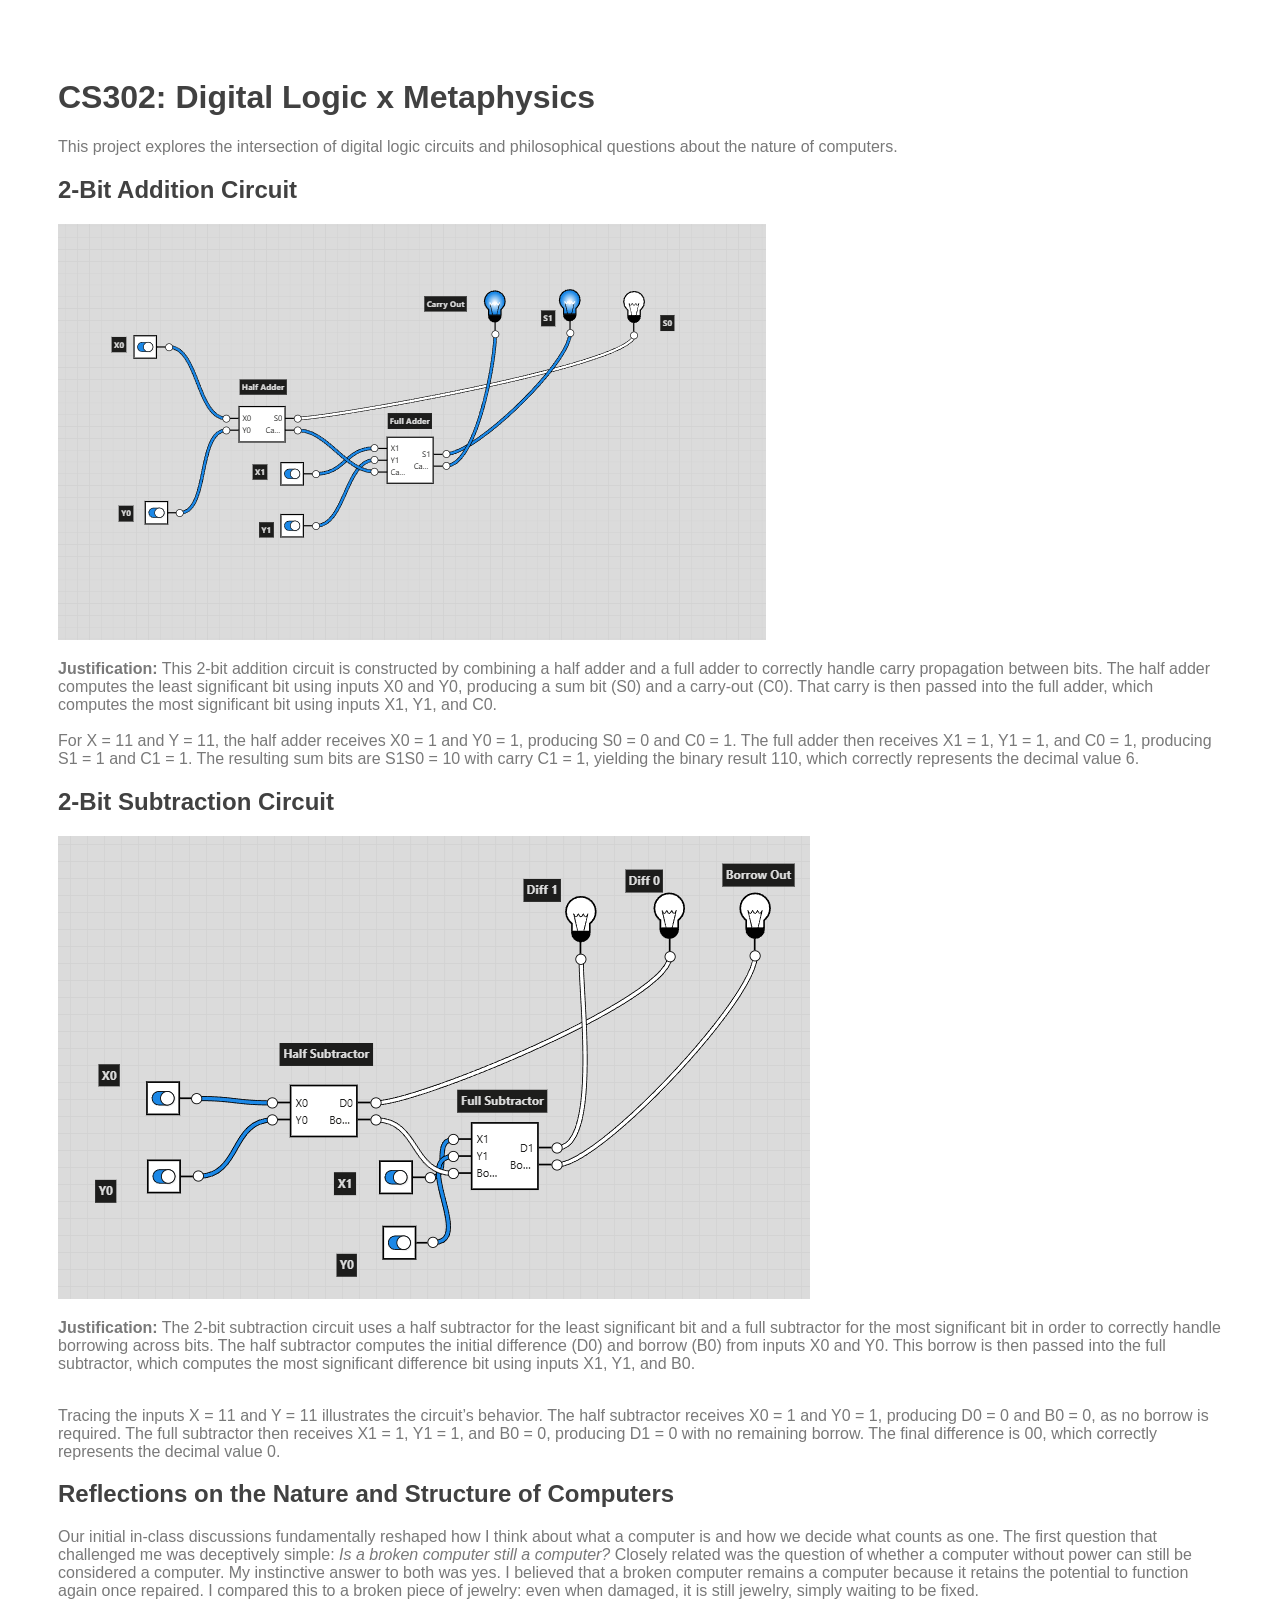
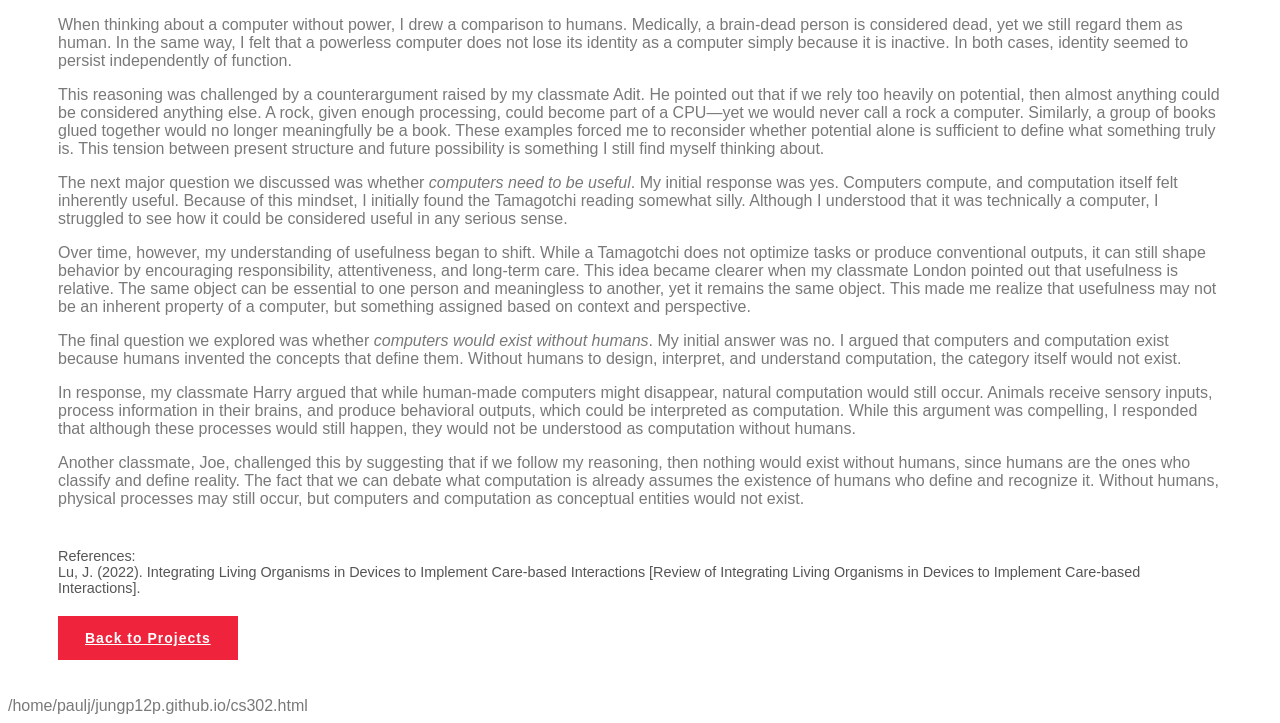
==== commit e944c009: "response for digital logic page" ====
--- a/cs302.html
+++ b/cs302.html
@@ -35,16 +35,17 @@
         <img src="img/digilogic/2bit-sub.png" alt="Block diagram of a 2-bit subtraction circuit utilizing half subtractor 
         and full subtractor components connected to perform binary subtraction of two 2-bit numbers" style="max-width: 100%; height: auto;">
        <p><strong>Justification:</strong>
-            The 2-bit subtraction circuit uses a half subtractor for the least significant bit and a full subtractor for the most 
-            significant bit in order to correctly handle borrowing across bits. The half subtractor computes the initial difference (D0) 
-            and borrow (B0) from inputs X0 and Y0. This borrow is then passed into the full subtractor, 
-            which computes the most significant difference bit using inputs X1, Y1, and B0.
+                The 2-bit subtraction circuit uses a half subtractor for the least significant bit and a full subtractor for the most 
+                significant bit in order to correctly handle borrowing across bits. The half subtractor computes the initial difference (D0) 
+                and borrow (B0) from inputs X0 and Y0. This borrow is then passed into the full subtractor, 
+                which computes the most significant difference bit using inputs X1, Y1, and B0.
             <br><br>
-            Tracing the inputs X = 10 and Y = 01 illustrates the circuit’s behavior. The half subtractor receives X0 = 0 and Y0 = 1, 
-            producing D0 = 1 and B0 = 1, indicating that a borrow is required. The full subtractor then receives 
-            X1 = 1, Y1 = 0, and B0 = 1, producing D1 = 0 with no remaining borrow. The final difference is 01, 
-            which correctly represents the decimal value 1. This design demonstrates how subtraction requires explicit 
-            management of dependency between bits.
+            <p>
+                Tracing the inputs X = 11 and Y = 11 illustrates the circuit’s behavior. The half subtractor receives X0 = 1 and Y0 = 1, 
+                producing D0 = 0 and B0 = 0, as no borrow is required. The full subtractor then receives X1 = 1, Y1 = 1, and B0 = 0, 
+                producing D1 = 0 with no remaining borrow. The final difference is 00, which correctly represents the decimal value 0. 
+        </p>
+
         </p>
 
 
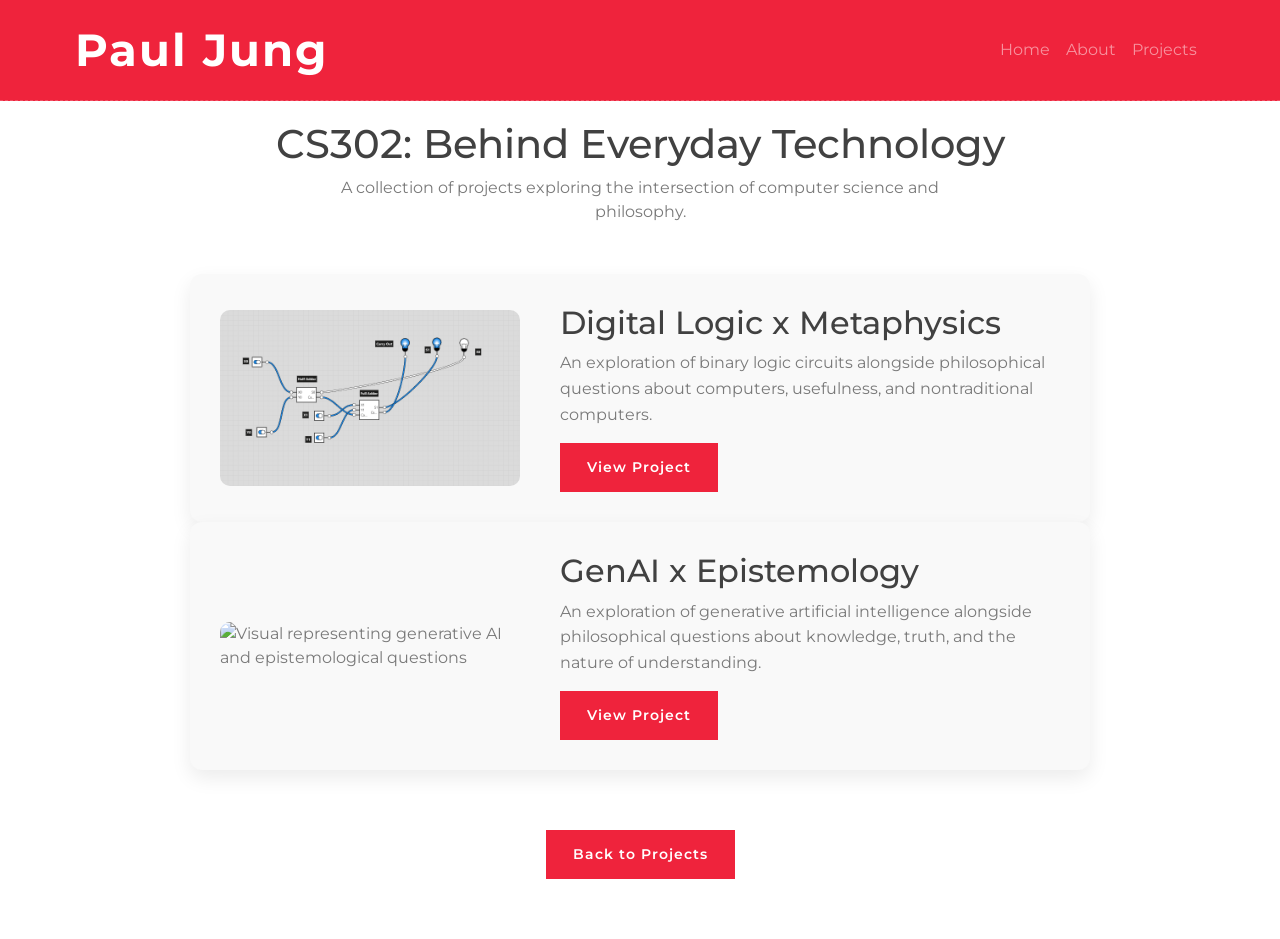
==== commit 2ff5a409: "Refactor CS302 project page and add new project pages for Digital Logic x Metaphysics and GenAI x Ep" ====
--- a/cs302.html
+++ b/cs302.html
@@ -2,118 +2,107 @@
 <html lang="en">
 <head>
     <meta charset="UTF-8">
-    <title>CS302: Digital Logic x Metaphysics | Paul Jung</title>
-    <link rel="stylesheet" href="css/style.css">
+    <title>CS302 Projects | Paul Jung</title>
+    <meta content="width=device-width, initial-scale=1.0" name="viewport">
+    <meta content="Paul Jung" name="keywords">
+
+    <!-- Favicon -->
+    <link href="img/favicon.ico" rel="icon">
+
+    <!-- Google Font -->
+    <link href="https://fonts.googleapis.com/css2?family=Montserrat:wght@300;400;500;600;700&display=swap" rel="stylesheet">
+
+    <!-- CSS Libraries -->
+    <link href="https://stackpath.bootstrapcdn.com/bootstrap/4.4.1/css/bootstrap.min.css" rel="stylesheet">
+    <link href="https://cdnjs.cloudflare.com/ajax/libs/font-awesome/5.10.0/css/all.min.css" rel="stylesheet">
+    <link href="lib/animate/animate.min.css" rel="stylesheet">
+    <link href="lib/owlcarousel/assets/owl.carousel.min.css" rel="stylesheet">
+    <link href="lib/lightbox/css/lightbox.min.css" rel="stylesheet">
+
+    <!-- Template Stylesheet -->
+    <link href="css/style.css" rel="stylesheet">
+    <style>
+        .navbar.nav-sticky {
+            background-color: #EF233C !important;
+        }
+    </style>
 </head>
 <body>
 
-    <div class="container" style="padding: 50px;">
-        <h1>CS302: Digital Logic x Metaphysics</h1>
-        <p>This project explores the intersection of digital logic circuits and philosophical questions about the nature of computers.</p>
+    <!-- Nav Bar Start -->
+    <div class="navbar navbar-expand-lg navbar-dark" style="background-color: #EF233C !important;">
+        <div class="container-fluid">
+            <a href="index.html" class="navbar-brand">Paul Jung</a>
+            <button type="button" class="navbar-toggler" data-toggle="collapse" data-target="#navbarCollapse">
+                <span class="navbar-toggler-icon"></span>
+            </button>
 
-        <h2>2-Bit Addition Circuit</h2>
+            <div class="collapse navbar-collapse justify-content-between" id="navbarCollapse">
+                <div class="navbar-nav ml-auto">
+                    <a href="index.html" class="nav-item nav-link">Home</a>
+                    <a href="index.html" class="nav-item nav-link">About</a>
+                    <a href="projects.html" class="nav-item nav-link">Projects</a>
+                </div>
+            </div>
+        </div>
+    </div>
+    <!-- Nav Bar End -->
 
-        <img src="img/digilogic/2bit-calc.png"
-            alt="Block diagram of a 2-bit binary addition circuit composed of a half adder for the least significant bit and a full adder for the most significant bit, illustrating carry propagation."
-            style="max-width: 100%; height: auto;">
-
-        <p><strong>Justification:</strong>
-            This 2-bit addition circuit is constructed by combining a half adder and a full adder to correctly handle carry propagation 
-            between bits. The half adder computes the least significant bit using inputs X0 and Y0, producing a sum bit (S0) and a 
-            carry-out (C0). That carry is then passed into the full adder, which computes the most significant bit using inputs X1, Y1, 
-            and C0.
-            <br><br>
-            For X = 11 and Y = 11, the half adder receives X0 = 1 and Y0 = 1, producing S0 = 0 and C0 = 1. The full adder then receives 
-            X1 = 1, Y1 = 1, and C0 = 1, producing S1 = 1 and C1 = 1. The resulting sum bits are S1S0 = 10 with carry C1 = 1, yielding 
-            the binary result 110, which correctly represents the decimal value 6.
+    <div class="container" style="min-height: 100vh; padding: 120px 60px 60px;">
+        <h1 style="text-align: center;">CS302: Behind Everyday Technology</h1>
+        <p style="text-align: center; max-width: 600px; margin: 0 auto 50px;">
+            A collection of projects exploring the intersection of computer science and philosophy.
         </p>
 
+        <!-- Digital Logic x Metaphysics Project Card -->
+        <div class="project-card">
+            <img src="img/digilogic/2bit-calc.png"
+                 alt="Block diagram of a 2-bit binary addition circuit"
+                 class="project-image">
 
+            <div class="project-content">
+                <h2>Digital Logic x Metaphysics</h2>
+                <p>
+                    An exploration of binary logic circuits alongside philosophical questions
+                    about computers, usefulness, and nontraditional computers.
+                </p>
+                <a href="digital-logic-metaphysics.html" class="btn">View Project</a>
+            </div>
+        </div>
 
-        <h2>2-Bit Subtraction Circuit</h2>
+        <!-- GenAI x Epistemology Project Card -->
+        <div class="project-card">
+            <img src="img/genai-cover.jpg"
+                 alt="Visual representing generative AI and epistemological questions"
+                 class="project-image">
 
-        <img src="img/digilogic/2bit-sub.png" alt="Block diagram of a 2-bit subtraction circuit utilizing half subtractor 
-        and full subtractor components connected to perform binary subtraction of two 2-bit numbers" style="max-width: 100%; height: auto;">
-       <p><strong>Justification:</strong>
-                The 2-bit subtraction circuit uses a half subtractor for the least significant bit and a full subtractor for the most 
-                significant bit in order to correctly handle borrowing across bits. The half subtractor computes the initial difference (D0) 
-                and borrow (B0) from inputs X0 and Y0. This borrow is then passed into the full subtractor, 
-                which computes the most significant difference bit using inputs X1, Y1, and B0.
-            <br><br>
-            <p>
-                Tracing the inputs X = 11 and Y = 11 illustrates the circuit’s behavior. The half subtractor receives X0 = 1 and Y0 = 1, 
-                producing D0 = 0 and B0 = 0, as no borrow is required. The full subtractor then receives X1 = 1, Y1 = 1, and B0 = 0, 
-                producing D1 = 0 with no remaining borrow. The final difference is 00, which correctly represents the decimal value 0. 
-        </p>
+            <div class="project-content">
+                <h2>GenAI x Epistemology</h2>
+                <p>
+                    An exploration of generative artificial intelligence alongside philosophical questions
+                    about knowledge, truth, and the nature of understanding.
+                </p>
+                <a href="genai-epistemology.html" class="btn">View Project</a>
+            </div>
+        </div>
 
-        </p>
-
-
-
-        <h2>Reflections on the Nature and Structure of Computers</h2>
-
-        <p>
-            Our initial in-class discussions fundamentally reshaped how I think about what a computer is and how we decide what counts as one. 
-            The first question that challenged me was deceptively simple: <em>Is a broken computer still a computer?</em> Closely related was the question 
-            of whether a computer without power can still be considered a computer. My instinctive answer to both was yes. I believed that a broken computer 
-            remains a computer because it retains the potential to function again once repaired. I compared this to a broken piece of jewelry: even when damaged, 
-            it is still jewelry, simply waiting to be fixed.
-        </p>
-
-        <p>
-            When thinking about a computer without power, I drew a comparison to humans. Medically, a brain-dead person is considered dead, yet we still regard 
-            them as human. In the same way, I felt that a powerless computer does not lose its identity as a computer simply because it is inactive. In both cases, 
-            identity seemed to persist independently of function.
-        </p>
-
-        <p>
-            This reasoning was challenged by a counterargument raised by my classmate Adit. He pointed out that if we rely too heavily on potential, then almost 
-            anything could be considered anything else. A rock, given enough processing, could become part of a CPU—yet we would never call a rock a computer. 
-            Similarly, a group of books glued together would no longer meaningfully be a book. These examples forced me to reconsider whether potential alone is 
-            sufficient to define what something truly is. This tension between present structure and future possibility is something I still find myself thinking about.
-        </p>
-
-        <p>
-            The next major question we discussed was whether <em>computers need to be useful</em>. My initial response was yes. Computers compute, 
-            and computation itself felt inherently useful. Because of this mindset, I initially found the Tamagotchi reading somewhat silly. Although I understood 
-            that it was technically a computer, I struggled to see how it could be considered useful in any serious sense.
-        </p>
-
-        <p>
-            Over time, however, my understanding of usefulness began to shift. While a Tamagotchi does not optimize tasks or produce conventional outputs, it can 
-            still shape behavior by encouraging responsibility, attentiveness, and long-term care. This idea became clearer when my classmate London pointed out 
-            that usefulness is relative. The same object can be essential to one person and meaningless to another, yet it remains the same object. This made me 
-            realize that usefulness may not be an inherent property of a computer, but something assigned based on context and perspective.
-        </p>
-
-        <p>
-            The final question we explored was whether <em>computers would exist without humans</em>. My initial answer was no. I argued that computers and 
-            computation exist because humans invented the concepts that define them. Without humans to design, interpret, and understand computation, the category 
-            itself would not exist.
-        </p>
-
-        <p>
-            In response, my classmate Harry argued that while human-made computers might disappear, natural computation would still occur. Animals receive sensory 
-            inputs, process information in their brains, and produce behavioral outputs, which could be interpreted as computation. While this argument was 
-            compelling, I responded that although these processes would still happen, they would not be understood as computation without humans.
-        </p>
-
-        <p>
-            Another classmate, Joe, challenged this by suggesting that if we follow my reasoning, then nothing would exist without humans, since humans are the 
-            ones who classify and define reality. The fact that we can debate what computation is already assumes the existence of humans who define and recognize it.
-            Without humans, physical processes may still occur, but computers and computation as conceptual entities would not exist.
-        </p>
-
-        <p style="font-size: 0.9em; color: #555; margin-top: 40px;">
-            References:<br>
-            Lu, J. (2022). Integrating Living Organisms in Devices to Implement Care-based Interactions [Review of Integrating Living Organisms in Devices to Implement Care-based Interactions].
-        </p>
-
-
-        <br>
-        <a href="projects.html" class="btn">Back to Projects</a>
+        <div style="text-align: center; margin-top: 60px;">
+            <a href="projects.html" class="btn">Back to Projects</a>
+        </div>
     </div>
 
+    <!-- JavaScript Libraries -->
+    <script src="https://code.jquery.com/jquery-3.4.1.min.js"></script>
+    <script src="https://stackpath.bootstrapcdn.com/bootstrap/4.4.1/js/bootstrap.bundle.min.js"></script>
+    <script src="lib/easing/easing.min.js"></script>
+    <script src="lib/wow/wow.min.js"></script>
+    <script src="lib/waypoints/waypoints.min.js"></script>
+    <script src="lib/typed/typed.min.js"></script>
+    <script src="lib/owlcarousel/owl.carousel.min.js"></script>
+    <script src="lib/isotope/isotope.pkgd.min.js"></script>
+    <script src="lib/lightbox/js/lightbox.min.js"></script>
+
+    <!-- Template Javascript -->
+    <script src="js/main.js"></script>
 </body>
-</html></content>
-<parameter name="filePath">/home/paulj/jungp12p.github.io/cs302.html+</html>
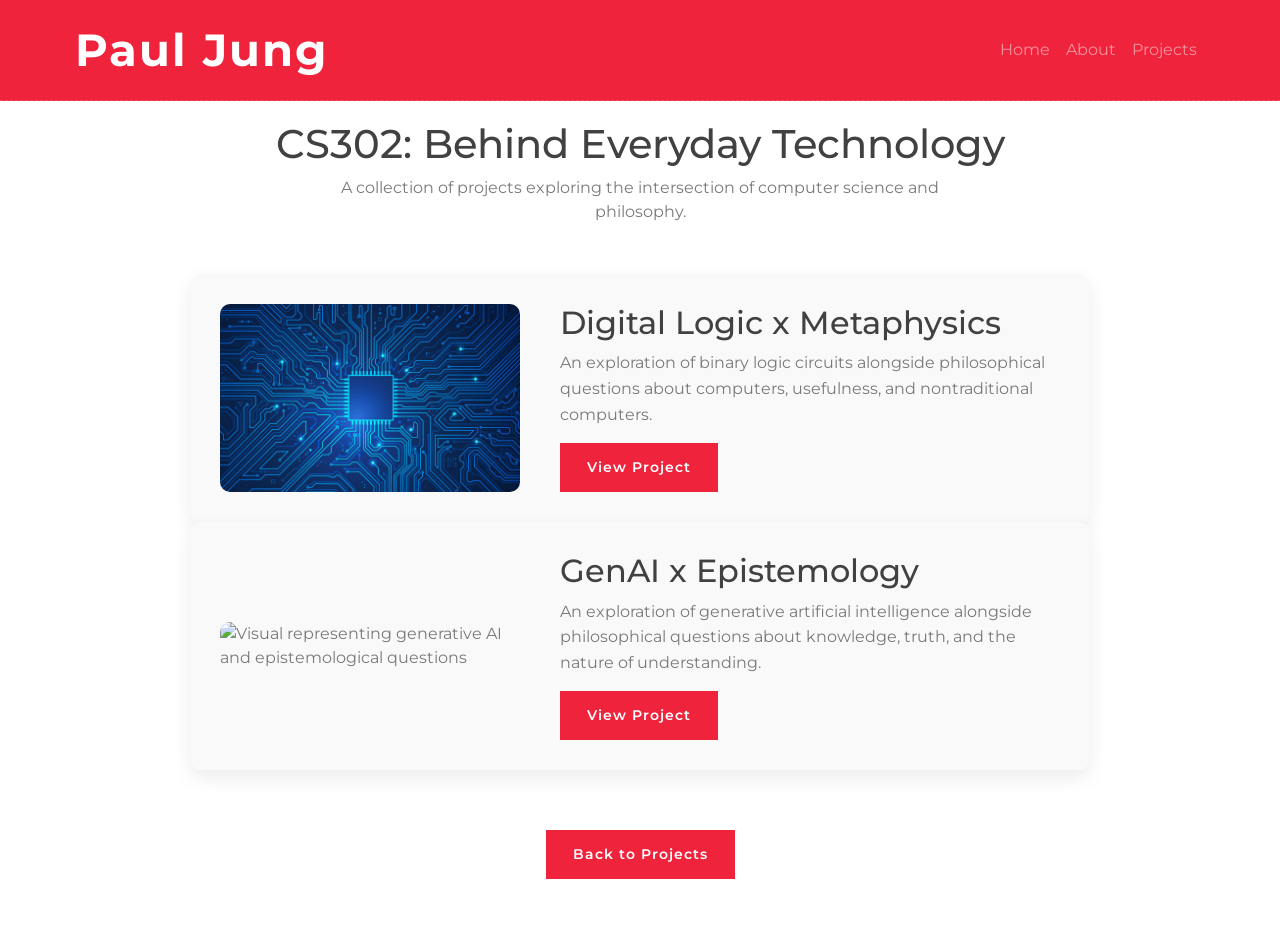
==== commit 821bcd09: "genai-epistemology webpage" ====
--- a/cs302.html
+++ b/cs302.html
@@ -56,8 +56,8 @@
 
         <!-- Digital Logic x Metaphysics Project Card -->
         <div class="project-card">
-            <img src="img/digilogic/2bit-calc.png"
-                 alt="Block diagram of a 2-bit binary addition circuit"
+            <img src="img/digilogic/digital-Logic.jpg"
+                 alt="stockimage representing digital logic circuits"
                  class="project-image">
 
             <div class="project-content">
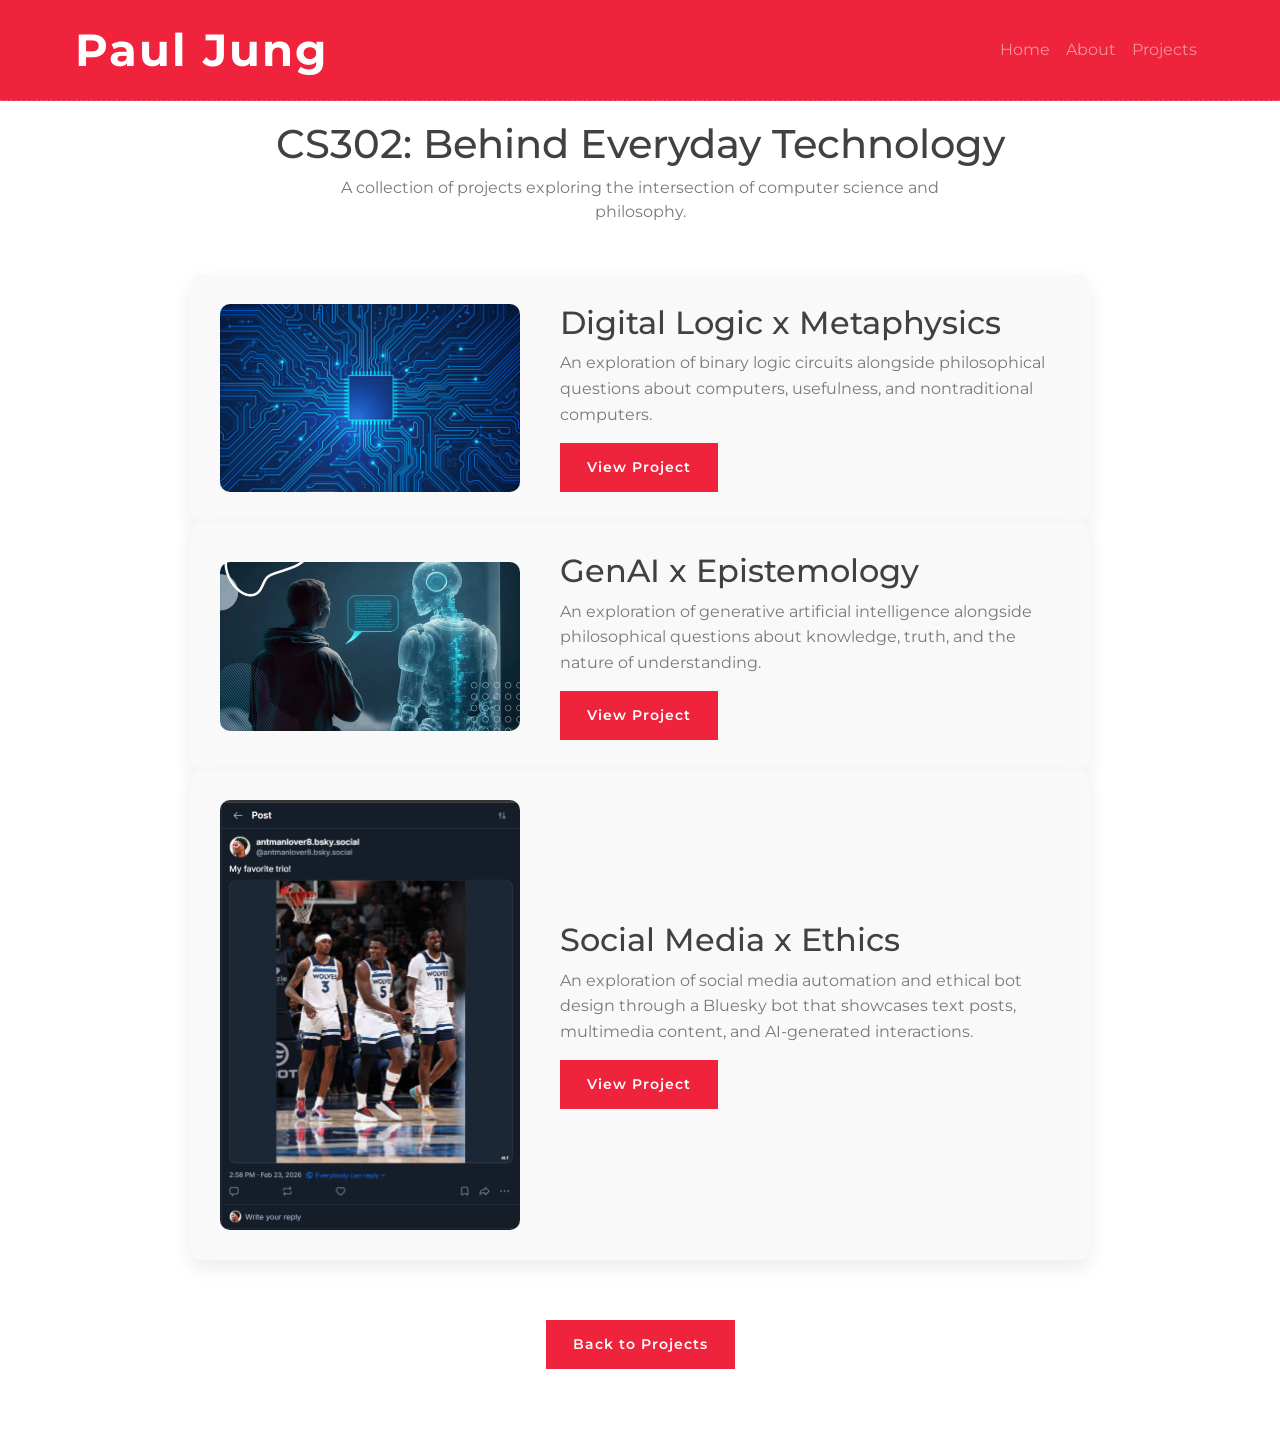
==== commit 78b352bd: "socialmedia" ====
--- a/cs302.html
+++ b/cs302.html
@@ -86,6 +86,22 @@
             </div>
         </div>
 
+        <!-- Social Media x Ethics Project Card -->
+        <div class="project-card">
+            <img src="img/socialmedia/picturePost.png"
+                 alt="Screenshot of an Anthony Edwards fanpage bot post on Bluesky with image and text"
+                 class="project-image">
+
+            <div class="project-content">
+                <h2>Social Media x Ethics</h2>
+                <p>
+                    An exploration of social media automation and ethical bot design through a Bluesky bot
+                    that showcases text posts, multimedia content, and AI-generated interactions.
+                </p>
+                <a href="socialmedia-ethics.html" class="btn">View Project</a>
+            </div>
+        </div>
+
         <div style="text-align: center; margin-top: 60px;">
             <a href="projects.html" class="btn">Back to Projects</a>
         </div>
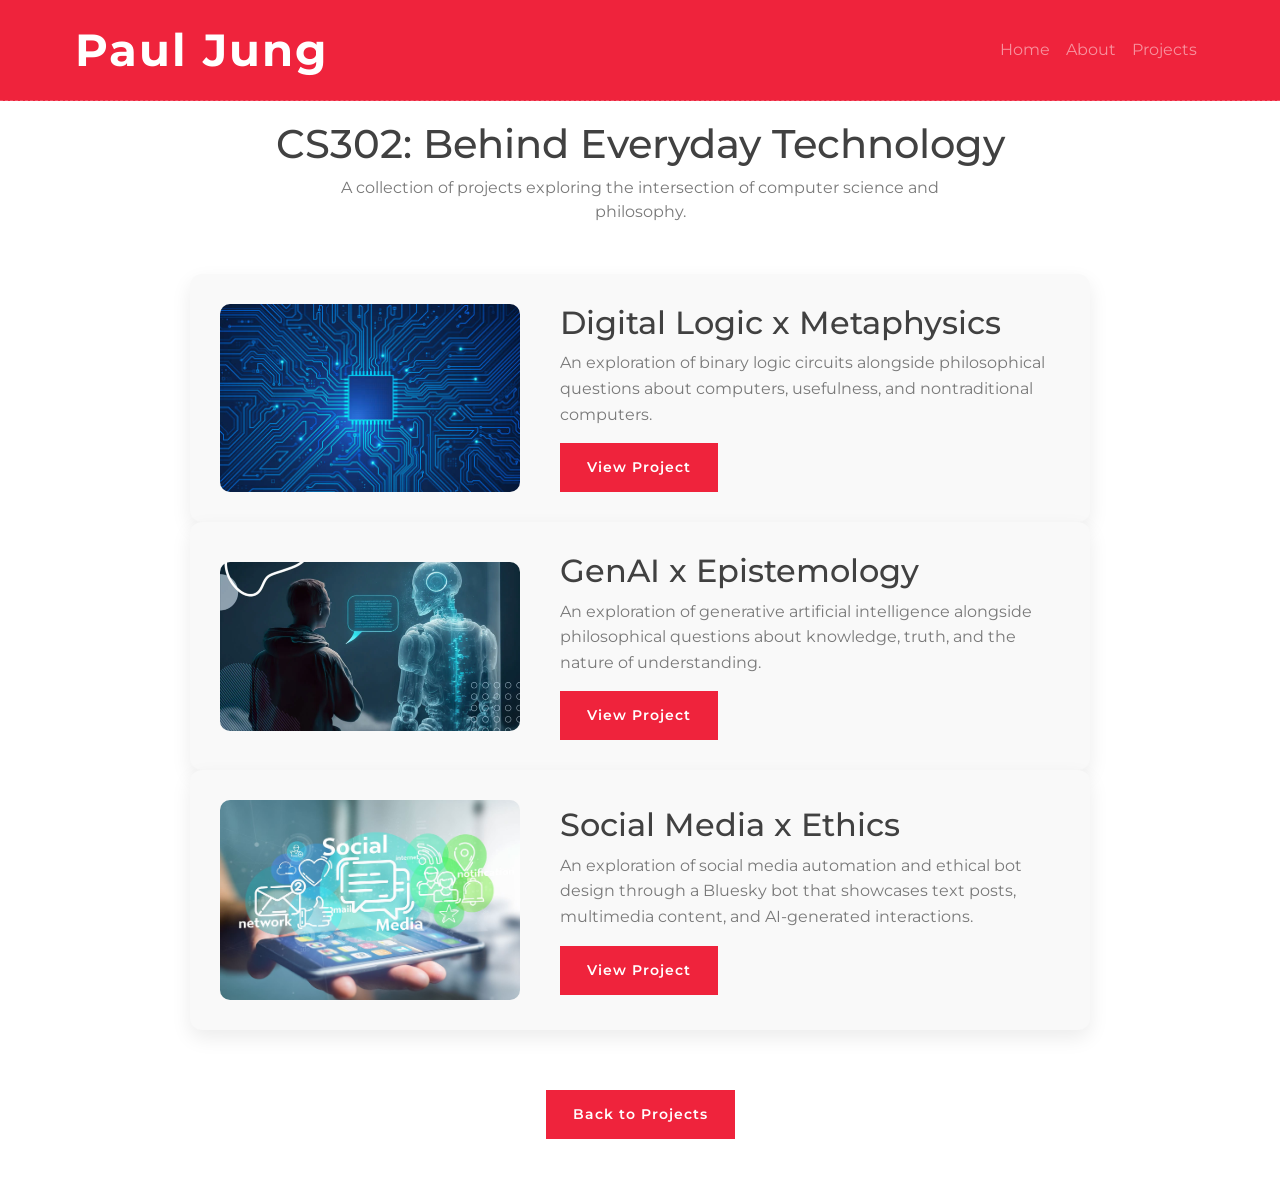
==== commit 13f1a505: "image update" ====
--- a/cs302.html
+++ b/cs302.html
@@ -88,7 +88,7 @@
 
         <!-- Social Media x Ethics Project Card -->
         <div class="project-card">
-            <img src="img/socialmedia/picturePost.png"
+            <img src="img/socialmedia/socialmedia.png"
                  alt="Screenshot of an Anthony Edwards fanpage bot post on Bluesky with image and text"
                  class="project-image">
 
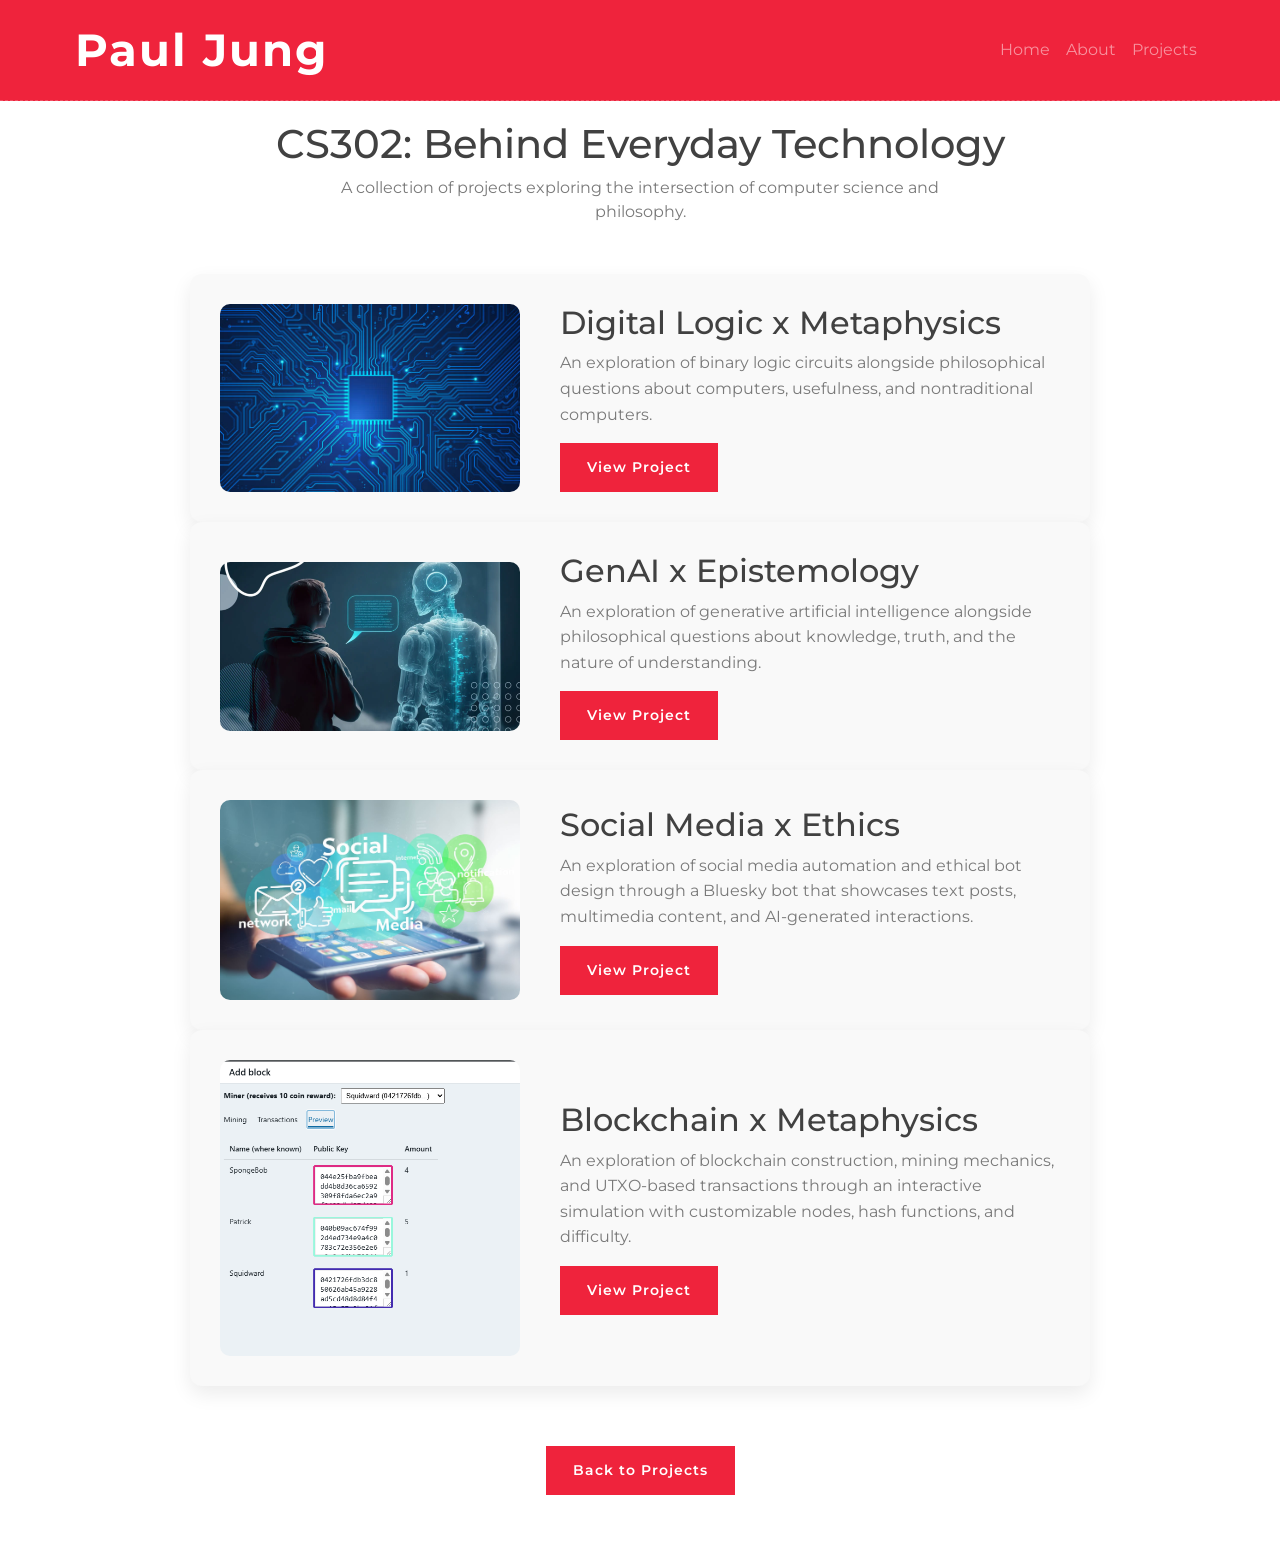
==== commit bcf81ba1: "blockchain metaphysics webpage" ====
--- a/cs302.html
+++ b/cs302.html
@@ -102,6 +102,22 @@
             </div>
         </div>
 
+        <!-- Blockchain x Metaphysics Project Card -->
+        <div class="project-card">
+            <img src="img/blockchain/preview.png"
+                 alt="Blockchain demo interface showing nodes, mining controls, and transaction state"
+                 class="project-image">
+
+            <div class="project-content">
+                <h2>Blockchain x Metaphysics</h2>
+                <p>
+                    An exploration of blockchain construction, mining mechanics, and UTXO-based transactions
+                    through an interactive simulation with customizable nodes, hash functions, and difficulty.
+                </p>
+                <a href="blockchain-metaphysics.html" class="btn">View Project</a>
+            </div>
+        </div>
+
         <div style="text-align: center; margin-top: 60px;">
             <a href="projects.html" class="btn">Back to Projects</a>
         </div>
